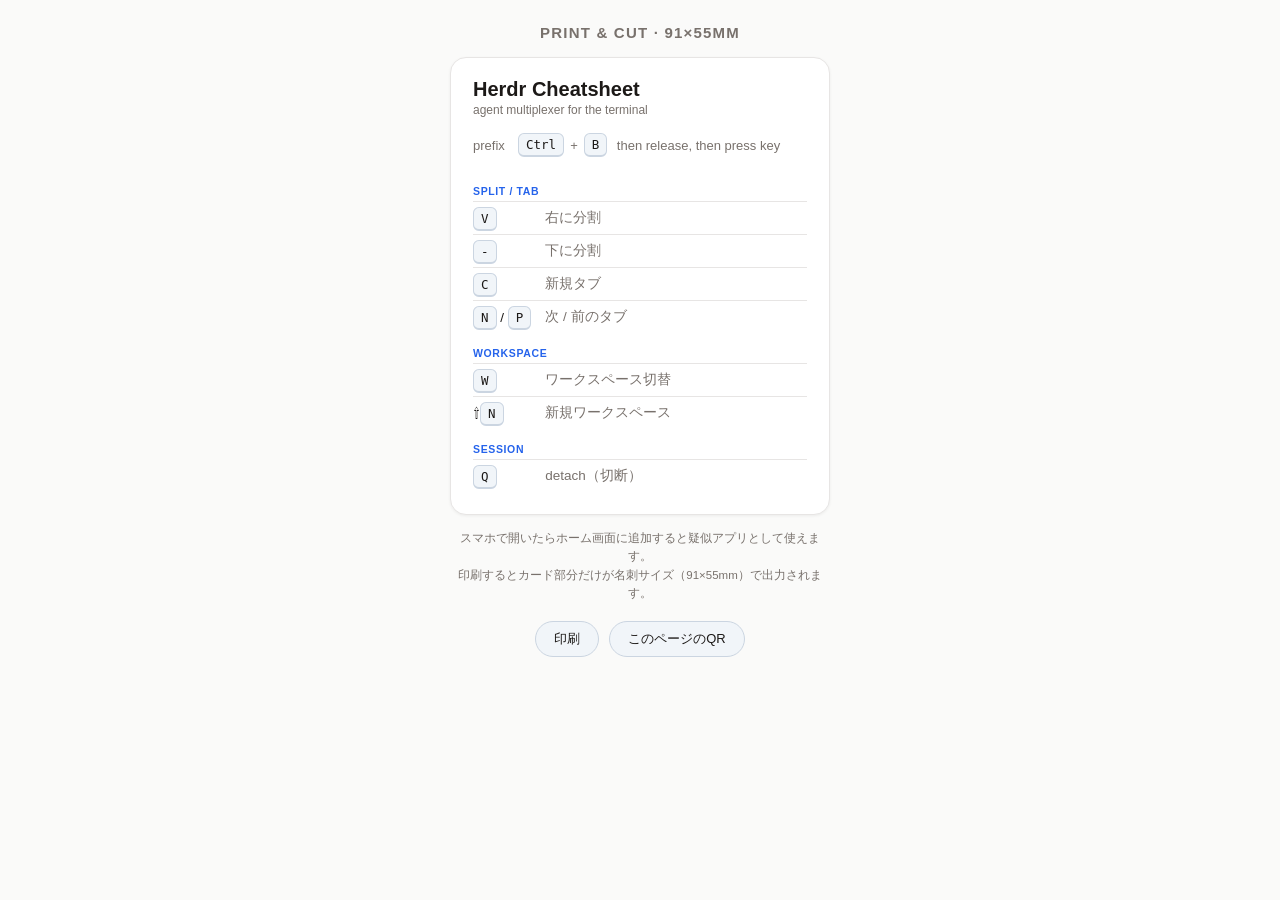
==== index.html @ eebbb377 "Herdrキーバインドのチートシートページを追加 スマホでの表示・印刷用カード出力・QRコード生成に対応" ====
<!doctype html>
<html lang="ja">
<head>
<meta charset="utf-8">
<meta name="viewport" content="width=device-width, initial-scale=1">
<title>Herdr Cheatsheet</title>
<link rel="icon" href="data:image/svg+xml,<svg xmlns=%22http://www.w3.org/2000/svg%22 viewBox=%220 0 100 100%22><text y=%22.9em%22 font-size=%2290%22>🐑</text></svg>">
<style>
  :root {
    --bg: #fafaf9;
    --card-bg: #ffffff;
    --ink: #1c1917;
    --sub: #78716c;
    --accent: #2563eb;
    --key-bg: #f1f5f9;
    --key-border: #cbd5e1;
    --divider: #e7e5e4;
  }
  @media (prefers-color-scheme: dark) {
    :root {
      --bg: #18181b;
      --card-bg: #232326;
      --ink: #f4f4f5;
      --sub: #a1a1aa;
      --accent: #60a5fa;
      --key-bg: #2f2f33;
      --key-border: #46464b;
      --divider: #3a3a3e;
    }
  }

  * { box-sizing: border-box; }
  body {
    margin: 0;
    background: var(--bg);
    color: var(--ink);
    font-family: -apple-system, BlinkMacSystemFont, "Hiragino Sans", "Helvetica Neue", Arial, sans-serif;
    display: flex;
    flex-direction: column;
    align-items: center;
    padding: 24px 16px 60px;
    min-height: 100vh;
  }

  h1 {
    font-size: 15px;
    letter-spacing: 0.08em;
    text-transform: uppercase;
    color: var(--sub);
    margin: 0 0 16px;
  }

  .card {
    width: 100%;
    max-width: 380px;
    background: var(--card-bg);
    border: 1px solid var(--divider);
    border-radius: 16px;
    padding: 20px 22px 22px;
    box-shadow: 0 1px 3px rgba(0,0,0,0.06);
  }

  .card-title {
    font-size: 20px;
    font-weight: 700;
    margin: 0 0 2px;
  }
  .card-sub {
    font-size: 12px;
    color: var(--sub);
    margin: 0 0 16px;
  }

  .prefix {
    display: inline-flex;
    align-items: center;
    gap: 6px;
    font-size: 13px;
    color: var(--sub);
    margin-bottom: 14px;
    flex-wrap: wrap;
  }
  kbd {
    font-family: ui-monospace, "SF Mono", Menlo, monospace;
    font-size: 12.5px;
    background: var(--key-bg);
    border: 1px solid var(--key-border);
    border-bottom-width: 2px;
    border-radius: 6px;
    padding: 3px 7px;
    color: var(--ink);
  }

  table {
    width: 100%;
    border-collapse: collapse;
  }
  tr + tr td { border-top: 1px solid var(--divider); }
  td { padding: 7px 0; font-size: 13.5px; vertical-align: middle; }
  td.keys { white-space: nowrap; width: 1%; padding-right: 14px; }
  td.desc { color: var(--sub); }

  .section-label {
    font-size: 10.5px;
    font-weight: 700;
    letter-spacing: 0.06em;
    text-transform: uppercase;
    color: var(--accent);
    padding-top: 14px !important;
    padding-bottom: 4px !important;
    border-top: none !important;
  }
  tr.section-row td { border-top: none; }

  .hint {
    max-width: 380px;
    font-size: 11.5px;
    color: var(--sub);
    text-align: center;
    margin-top: 14px;
    line-height: 1.6;
  }

  .actions {
    display: flex;
    gap: 10px;
    margin-top: 18px;
  }
  button {
    font-size: 13px;
    padding: 8px 18px;
    border-radius: 999px;
    border: 1px solid var(--key-border);
    background: var(--key-bg);
    color: var(--ink);
    cursor: pointer;
  }
  button:hover { border-color: var(--accent); color: var(--accent); }

  .qr-wrap {
    margin-top: 26px;
    display: none;
    flex-direction: column;
    align-items: center;
    gap: 8px;
  }
  .qr-wrap.show { display: flex; }
  .qr-box {
    background: #fff;
    padding: 10px;
    border-radius: 12px;
    border: 1px solid var(--divider);
  }
  .qr-box img { display: block; width: 160px; height: 160px; }
  .qr-caption { font-size: 11px; color: var(--sub); word-break: break-all; text-align: center; max-width: 260px; }

  @media print {
    body { padding: 0; background: #fff; }
    h1, .hint, .actions, .qr-wrap { display: none; }
    .card {
      box-shadow: none;
      border: 1px solid #999;
      width: 91mm;
      max-width: 91mm;
      padding: 5mm 6mm;
      border-radius: 3mm;
    }
    .card-title { font-size: 13pt; }
    .card-sub { font-size: 7.5pt; }
    td { font-size: 8.5pt; padding: 3px 0; }
    kbd { font-size: 7.5pt; padding: 1px 4px; }
    .section-label { font-size: 6.5pt; }
  }
</style>
</head>
<body>

<h1>Print &amp; Cut · 91×55mm</h1>

<div class="card" id="cheatcard">
  <div class="card-title">Herdr Cheatsheet</div>
  <div class="card-sub">agent multiplexer for the terminal</div>
  <div class="prefix">prefix &nbsp;<kbd>Ctrl</kbd>+<kbd>B</kbd> &nbsp;then release, then press key</div>

  <table>
    <tr class="section-row"><td class="section-label" colspan="2">Split / Tab</td></tr>
    <tr><td class="keys"><kbd>V</kbd></td><td class="desc">右に分割</td></tr>
    <tr><td class="keys"><kbd>-</kbd></td><td class="desc">下に分割</td></tr>
    <tr><td class="keys"><kbd>C</kbd></td><td class="desc">新規タブ</td></tr>
    <tr><td class="keys"><kbd>N</kbd> / <kbd>P</kbd></td><td class="desc">次 / 前のタブ</td></tr>

    <tr class="section-row"><td class="section-label" colspan="2">Workspace</td></tr>
    <tr><td class="keys"><kbd>W</kbd></td><td class="desc">ワークスペース切替</td></tr>
    <tr><td class="keys">⇧<kbd>N</kbd></td><td class="desc">新規ワークスペース</td></tr>

    <tr class="section-row"><td class="section-label" colspan="2">Session</td></tr>
    <tr><td class="keys"><kbd>Q</kbd></td><td class="desc">detach（切断）</td></tr>
  </table>
</div>

<div class="hint">
  スマホで開いたらホーム画面に追加すると疑似アプリとして使えます。<br>
  印刷するとカード部分だけが名刺サイズ（91×55mm）で出力されます。
</div>

<div class="actions">
  <button onclick="window.print()">印刷</button>
  <button id="qrBtn">このページのQR</button>
</div>

<div class="qr-wrap" id="qrWrap">
  <div class="qr-box"><img id="qrImg" alt="QR code for this page"></div>
  <div class="qr-caption" id="qrCaption"></div>
</div>

<script src="qrcode.js"></script>
<script>
  var qrBtn = document.getElementById('qrBtn');
  var qrWrap = document.getElementById('qrWrap');
  var qrImg = document.getElementById('qrImg');
  var qrCaption = document.getElementById('qrCaption');
  var rendered = false;

  qrBtn.addEventListener('click', function () {
    if (!rendered) {
      var url = location.href.split('#')[0];
      var qr = qrcode(0, 'M');
      qr.addData(url);
      qr.make();
      qrImg.src = qr.createDataURL(6, 4);
      qrCaption.textContent = url;
      rendered = true;
    }
    qrWrap.classList.toggle('show');
  });
</script>

</body>
</html>
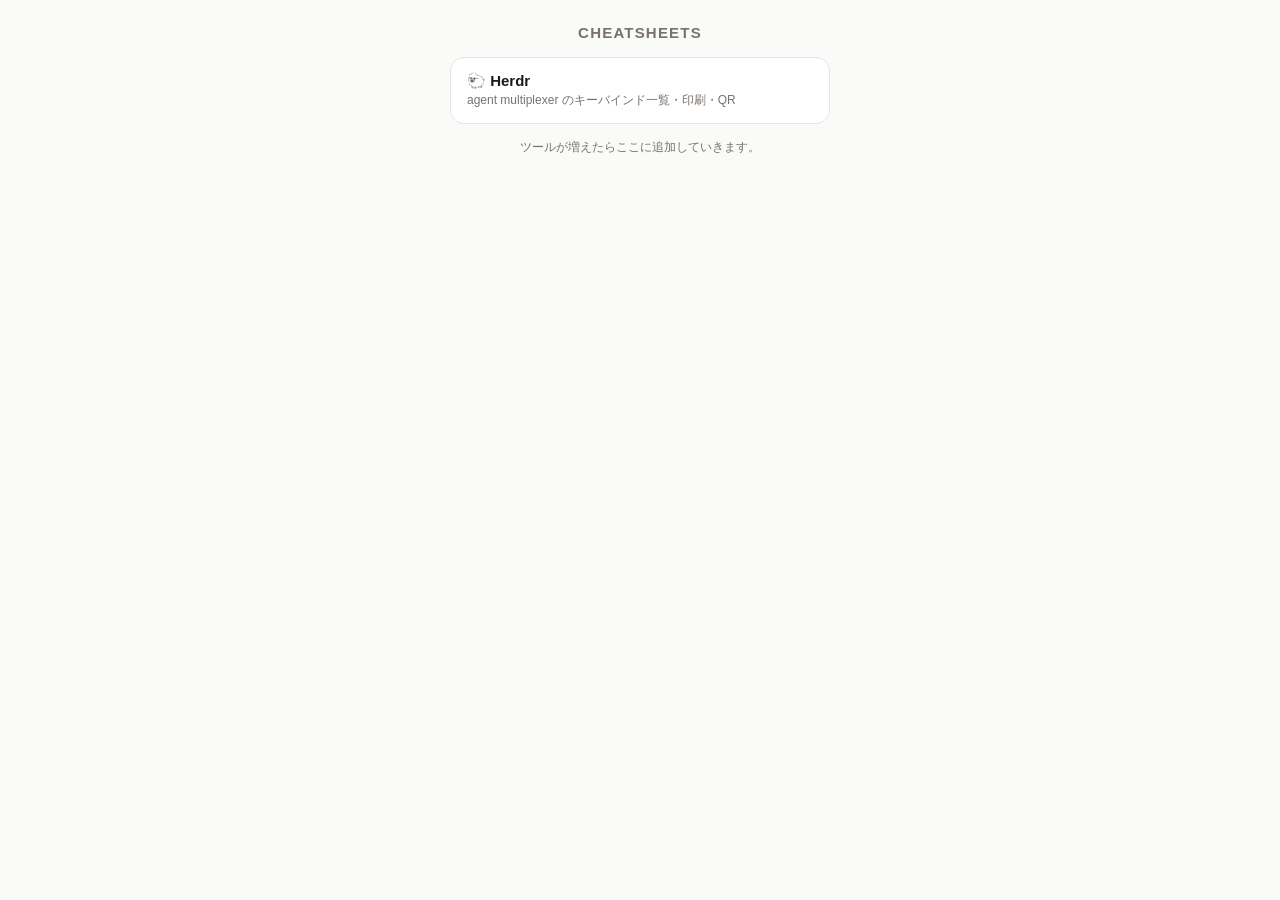
==== commit 30936e21: "サイト構造をハブ形式にリファクタ 複数のチートシート/ツールを並べられるよう index.html を一覧ページ化し、 Herdrのチートシートを /herdr/ に移動。共通スタイル・QR生成ロジッ" ====
--- a/index.html
+++ b/index.html
@@ -3,237 +3,24 @@
 <head>
 <meta charset="utf-8">
 <meta name="viewport" content="width=device-width, initial-scale=1">
-<title>Herdr Cheatsheet</title>
-<link rel="icon" href="data:image/svg+xml,<svg xmlns=%22http://www.w3.org/2000/svg%22 viewBox=%220 0 100 100%22><text y=%22.9em%22 font-size=%2290%22>🐑</text></svg>">
-<style>
-  :root {
-    --bg: #fafaf9;
-    --card-bg: #ffffff;
-    --ink: #1c1917;
-    --sub: #78716c;
-    --accent: #2563eb;
-    --key-bg: #f1f5f9;
-    --key-border: #cbd5e1;
-    --divider: #e7e5e4;
-  }
-  @media (prefers-color-scheme: dark) {
-    :root {
-      --bg: #18181b;
-      --card-bg: #232326;
-      --ink: #f4f4f5;
-      --sub: #a1a1aa;
-      --accent: #60a5fa;
-      --key-bg: #2f2f33;
-      --key-border: #46464b;
-      --divider: #3a3a3e;
-    }
-  }
-
-  * { box-sizing: border-box; }
-  body {
-    margin: 0;
-    background: var(--bg);
-    color: var(--ink);
-    font-family: -apple-system, BlinkMacSystemFont, "Hiragino Sans", "Helvetica Neue", Arial, sans-serif;
-    display: flex;
-    flex-direction: column;
-    align-items: center;
-    padding: 24px 16px 60px;
-    min-height: 100vh;
-  }
-
-  h1 {
-    font-size: 15px;
-    letter-spacing: 0.08em;
-    text-transform: uppercase;
-    color: var(--sub);
-    margin: 0 0 16px;
-  }
-
-  .card {
-    width: 100%;
-    max-width: 380px;
-    background: var(--card-bg);
-    border: 1px solid var(--divider);
-    border-radius: 16px;
-    padding: 20px 22px 22px;
-    box-shadow: 0 1px 3px rgba(0,0,0,0.06);
-  }
-
-  .card-title {
-    font-size: 20px;
-    font-weight: 700;
-    margin: 0 0 2px;
-  }
-  .card-sub {
-    font-size: 12px;
-    color: var(--sub);
-    margin: 0 0 16px;
-  }
-
-  .prefix {
-    display: inline-flex;
-    align-items: center;
-    gap: 6px;
-    font-size: 13px;
-    color: var(--sub);
-    margin-bottom: 14px;
-    flex-wrap: wrap;
-  }
-  kbd {
-    font-family: ui-monospace, "SF Mono", Menlo, monospace;
-    font-size: 12.5px;
-    background: var(--key-bg);
-    border: 1px solid var(--key-border);
-    border-bottom-width: 2px;
-    border-radius: 6px;
-    padding: 3px 7px;
-    color: var(--ink);
-  }
-
-  table {
-    width: 100%;
-    border-collapse: collapse;
-  }
-  tr + tr td { border-top: 1px solid var(--divider); }
-  td { padding: 7px 0; font-size: 13.5px; vertical-align: middle; }
-  td.keys { white-space: nowrap; width: 1%; padding-right: 14px; }
-  td.desc { color: var(--sub); }
-
-  .section-label {
-    font-size: 10.5px;
-    font-weight: 700;
-    letter-spacing: 0.06em;
-    text-transform: uppercase;
-    color: var(--accent);
-    padding-top: 14px !important;
-    padding-bottom: 4px !important;
-    border-top: none !important;
-  }
-  tr.section-row td { border-top: none; }
-
-  .hint {
-    max-width: 380px;
-    font-size: 11.5px;
-    color: var(--sub);
-    text-align: center;
-    margin-top: 14px;
-    line-height: 1.6;
-  }
-
-  .actions {
-    display: flex;
-    gap: 10px;
-    margin-top: 18px;
-  }
-  button {
-    font-size: 13px;
-    padding: 8px 18px;
-    border-radius: 999px;
-    border: 1px solid var(--key-border);
-    background: var(--key-bg);
-    color: var(--ink);
-    cursor: pointer;
-  }
-  button:hover { border-color: var(--accent); color: var(--accent); }
-
-  .qr-wrap {
-    margin-top: 26px;
-    display: none;
-    flex-direction: column;
-    align-items: center;
-    gap: 8px;
-  }
-  .qr-wrap.show { display: flex; }
-  .qr-box {
-    background: #fff;
-    padding: 10px;
-    border-radius: 12px;
-    border: 1px solid var(--divider);
-  }
-  .qr-box img { display: block; width: 160px; height: 160px; }
-  .qr-caption { font-size: 11px; color: var(--sub); word-break: break-all; text-align: center; max-width: 260px; }
-
-  @media print {
-    body { padding: 0; background: #fff; }
-    h1, .hint, .actions, .qr-wrap { display: none; }
-    .card {
-      box-shadow: none;
-      border: 1px solid #999;
-      width: 91mm;
-      max-width: 91mm;
-      padding: 5mm 6mm;
-      border-radius: 3mm;
-    }
-    .card-title { font-size: 13pt; }
-    .card-sub { font-size: 7.5pt; }
-    td { font-size: 8.5pt; padding: 3px 0; }
-    kbd { font-size: 7.5pt; padding: 1px 4px; }
-    .section-label { font-size: 6.5pt; }
-  }
-</style>
+<title>Cheatsheets</title>
+<link rel="icon" href="data:image/svg+xml,<svg xmlns=%22http://www.w3.org/2000/svg%22 viewBox=%220 0 100 100%22><text y=%22.9em%22 font-size=%2290%22>📎</text></svg>">
+<link rel="stylesheet" href="assets/base.css">
 </head>
 <body>
 
-<h1>Print &amp; Cut · 91×55mm</h1>
+<h1 class="eyebrow">Cheatsheets</h1>
 
-<div class="card" id="cheatcard">
-  <div class="card-title">Herdr Cheatsheet</div>
-  <div class="card-sub">agent multiplexer for the terminal</div>
-  <div class="prefix">prefix &nbsp;<kbd>Ctrl</kbd>+<kbd>B</kbd> &nbsp;then release, then press key</div>
-
-  <table>
-    <tr class="section-row"><td class="section-label" colspan="2">Split / Tab</td></tr>
-    <tr><td class="keys"><kbd>V</kbd></td><td class="desc">右に分割</td></tr>
-    <tr><td class="keys"><kbd>-</kbd></td><td class="desc">下に分割</td></tr>
-    <tr><td class="keys"><kbd>C</kbd></td><td class="desc">新規タブ</td></tr>
-    <tr><td class="keys"><kbd>N</kbd> / <kbd>P</kbd></td><td class="desc">次 / 前のタブ</td></tr>
-
-    <tr class="section-row"><td class="section-label" colspan="2">Workspace</td></tr>
-    <tr><td class="keys"><kbd>W</kbd></td><td class="desc">ワークスペース切替</td></tr>
-    <tr><td class="keys">⇧<kbd>N</kbd></td><td class="desc">新規ワークスペース</td></tr>
-
-    <tr class="section-row"><td class="section-label" colspan="2">Session</td></tr>
-    <tr><td class="keys"><kbd>Q</kbd></td><td class="desc">detach（切断）</td></tr>
-  </table>
+<div class="list">
+  <a class="list-item" href="herdr/">
+    <div class="name">🐑 Herdr</div>
+    <div class="desc">agent multiplexer のキーバインド一覧・印刷・QR</div>
+  </a>
 </div>
 
 <div class="hint">
-  スマホで開いたらホーム画面に追加すると疑似アプリとして使えます。<br>
-  印刷するとカード部分だけが名刺サイズ（91×55mm）で出力されます。
+  ツールが増えたらここに追加していきます。
 </div>
-
-<div class="actions">
-  <button onclick="window.print()">印刷</button>
-  <button id="qrBtn">このページのQR</button>
-</div>
-
-<div class="qr-wrap" id="qrWrap">
-  <div class="qr-box"><img id="qrImg" alt="QR code for this page"></div>
-  <div class="qr-caption" id="qrCaption"></div>
-</div>
-
-<script src="qrcode.js"></script>
-<script>
-  var qrBtn = document.getElementById('qrBtn');
-  var qrWrap = document.getElementById('qrWrap');
-  var qrImg = document.getElementById('qrImg');
-  var qrCaption = document.getElementById('qrCaption');
-  var rendered = false;
-
-  qrBtn.addEventListener('click', function () {
-    if (!rendered) {
-      var url = location.href.split('#')[0];
-      var qr = qrcode(0, 'M');
-      qr.addData(url);
-      qr.make();
-      qrImg.src = qr.createDataURL(6, 4);
-      qrCaption.textContent = url;
-      rendered = true;
-    }
-    qrWrap.classList.toggle('show');
-  });
-</script>
 
 </body>
 </html>
--- a/assets/base.css
+++ b/assets/base.css
@@ -0,0 +1,162 @@
+:root {
+  --bg: #fafaf9;
+  --card-bg: #ffffff;
+  --ink: #1c1917;
+  --sub: #78716c;
+  --accent: #2563eb;
+  --key-bg: #f1f5f9;
+  --key-border: #cbd5e1;
+  --divider: #e7e5e4;
+}
+@media (prefers-color-scheme: dark) {
+  :root {
+    --bg: #18181b;
+    --card-bg: #232326;
+    --ink: #f4f4f5;
+    --sub: #a1a1aa;
+    --accent: #60a5fa;
+    --key-bg: #2f2f33;
+    --key-border: #46464b;
+    --divider: #3a3a3e;
+  }
+}
+
+* { box-sizing: border-box; }
+body {
+  margin: 0;
+  background: var(--bg);
+  color: var(--ink);
+  font-family: -apple-system, BlinkMacSystemFont, "Hiragino Sans", "Helvetica Neue", Arial, sans-serif;
+  display: flex;
+  flex-direction: column;
+  align-items: center;
+  padding: 24px 16px 60px;
+  min-height: 100vh;
+}
+
+h1.eyebrow {
+  font-size: 15px;
+  letter-spacing: 0.08em;
+  text-transform: uppercase;
+  color: var(--sub);
+  margin: 0 0 16px;
+}
+
+.card {
+  width: 100%;
+  max-width: 380px;
+  background: var(--card-bg);
+  border: 1px solid var(--divider);
+  border-radius: 16px;
+  padding: 20px 22px 22px;
+  box-shadow: 0 1px 3px rgba(0,0,0,0.06);
+}
+
+.card-title { font-size: 20px; font-weight: 700; margin: 0 0 2px; }
+.card-sub { font-size: 12px; color: var(--sub); margin: 0 0 16px; }
+
+.prefix {
+  display: inline-flex;
+  align-items: center;
+  gap: 6px;
+  font-size: 13px;
+  color: var(--sub);
+  margin-bottom: 14px;
+  flex-wrap: wrap;
+}
+kbd {
+  font-family: ui-monospace, "SF Mono", Menlo, monospace;
+  font-size: 12.5px;
+  background: var(--key-bg);
+  border: 1px solid var(--key-border);
+  border-bottom-width: 2px;
+  border-radius: 6px;
+  padding: 3px 7px;
+  color: var(--ink);
+}
+
+table { width: 100%; border-collapse: collapse; }
+tr + tr td { border-top: 1px solid var(--divider); }
+td { padding: 7px 0; font-size: 13.5px; vertical-align: middle; }
+td.keys { white-space: nowrap; width: 1%; padding-right: 14px; }
+td.desc { color: var(--sub); }
+
+.section-label {
+  font-size: 10.5px;
+  font-weight: 700;
+  letter-spacing: 0.06em;
+  text-transform: uppercase;
+  color: var(--accent);
+  padding-top: 14px !important;
+  padding-bottom: 4px !important;
+  border-top: none !important;
+}
+tr.section-row td { border-top: none; }
+
+.hint {
+  max-width: 380px;
+  font-size: 11.5px;
+  color: var(--sub);
+  text-align: center;
+  margin-top: 14px;
+  line-height: 1.6;
+}
+
+.actions { display: flex; gap: 10px; margin-top: 18px; }
+button, a.button {
+  font-size: 13px;
+  padding: 8px 18px;
+  border-radius: 999px;
+  border: 1px solid var(--key-border);
+  background: var(--key-bg);
+  color: var(--ink);
+  cursor: pointer;
+  text-decoration: none;
+  display: inline-block;
+}
+button:hover, a.button:hover { border-color: var(--accent); color: var(--accent); }
+
+.qr-wrap {
+  margin-top: 26px;
+  display: none;
+  flex-direction: column;
+  align-items: center;
+  gap: 8px;
+}
+.qr-wrap.show { display: flex; }
+.qr-box { background: #fff; padding: 10px; border-radius: 12px; border: 1px solid var(--divider); }
+.qr-box img { display: block; width: 160px; height: 160px; }
+.qr-caption { font-size: 11px; color: var(--sub); word-break: break-all; text-align: center; max-width: 260px; }
+
+/* hub page: list of cheatsheets */
+.list { width: 100%; max-width: 380px; display: flex; flex-direction: column; gap: 10px; }
+.list-item {
+  display: block;
+  background: var(--card-bg);
+  border: 1px solid var(--divider);
+  border-radius: 14px;
+  padding: 14px 16px;
+  text-decoration: none;
+  color: var(--ink);
+}
+.list-item:hover { border-color: var(--accent); }
+.list-item .name { font-weight: 700; font-size: 15px; }
+.list-item .desc { font-size: 12px; color: var(--sub); margin-top: 2px; }
+
+@media print {
+  body { padding: 0; background: #fff; }
+  h1.eyebrow, .hint, .actions, .qr-wrap { display: none; }
+  .card {
+    box-shadow: none;
+    border: 1px solid #999;
+    width: 91mm;
+    max-width: 91mm;
+    padding: 5mm 6mm;
+    border-radius: 3mm;
+  }
+  .card-title { font-size: 13pt; }
+  .card-sub { font-size: 7.5pt; }
+  td { font-size: 8.5pt; padding: 3px 0; }
+  kbd { font-size: 7.5pt; padding: 1px 4px; }
+  .section-label { font-size: 6.5pt; }
+}
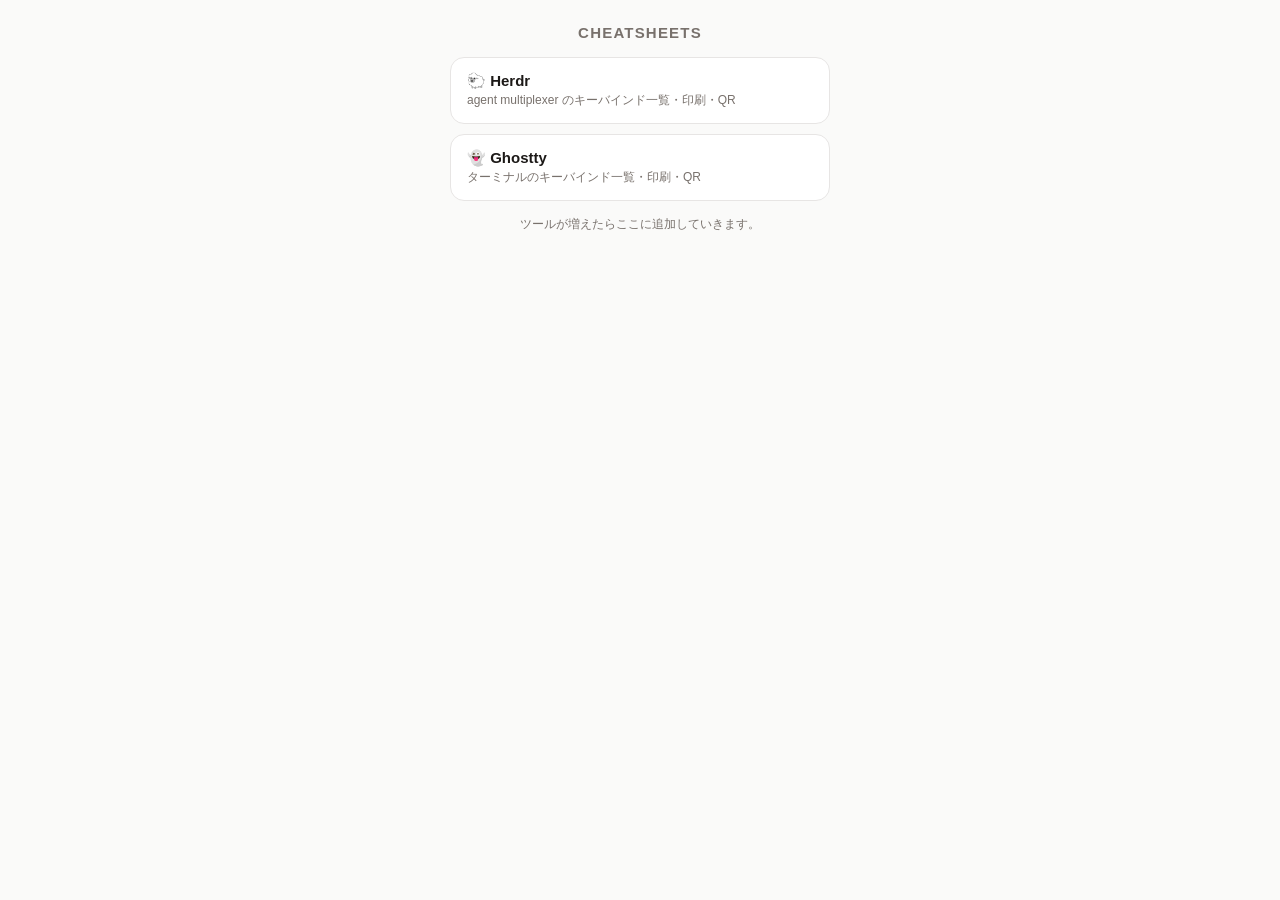
==== commit d4c16f5a: "feat: Ghosttyのキーバインドチートシートを追加" ====
--- a/index.html
+++ b/index.html
@@ -16,6 +16,10 @@
     <div class="name">🐑 Herdr</div>
     <div class="desc">agent multiplexer のキーバインド一覧・印刷・QR</div>
   </a>
+  <a class="list-item" href="ghostty/">
+    <div class="name">👻 Ghostty</div>
+    <div class="desc">ターミナルのキーバインド一覧・印刷・QR</div>
+  </a>
 </div>
 
 <div class="hint">
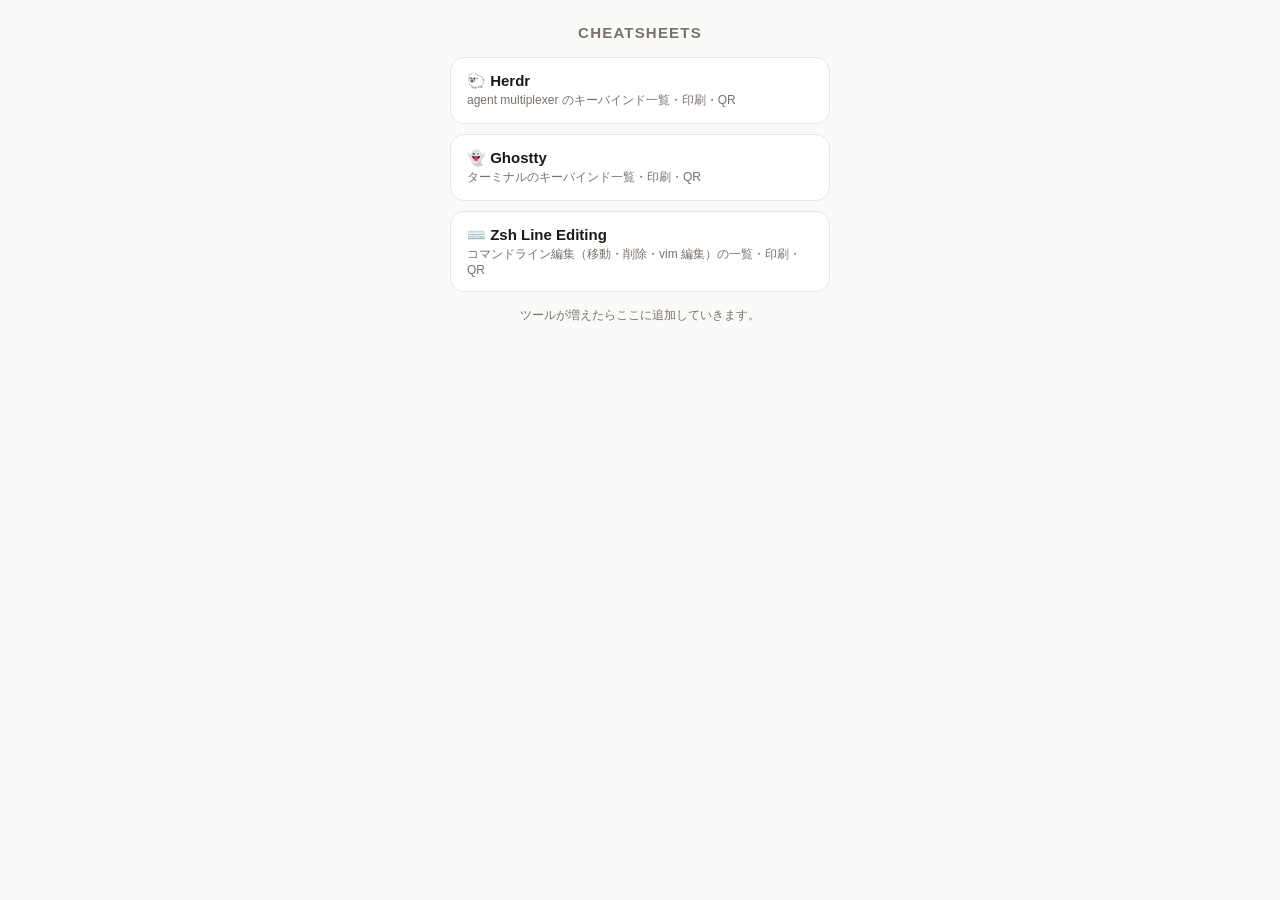
==== commit 4ed7c927: "Add zsh line editing cheatsheet Movement, deletion, undo, and Ctrl+X Ctrl+E (edit in vim). The Optio" ====
--- a/index.html
+++ b/index.html
@@ -20,6 +20,10 @@
     <div class="name">👻 Ghostty</div>
     <div class="desc">ターミナルのキーバインド一覧・印刷・QR</div>
   </a>
+  <a class="list-item" href="zsh/">
+    <div class="name">⌨️ Zsh Line Editing</div>
+    <div class="desc">コマンドライン編集（移動・削除・vim 編集）の一覧・印刷・QR</div>
+  </a>
 </div>
 
 <div class="hint">
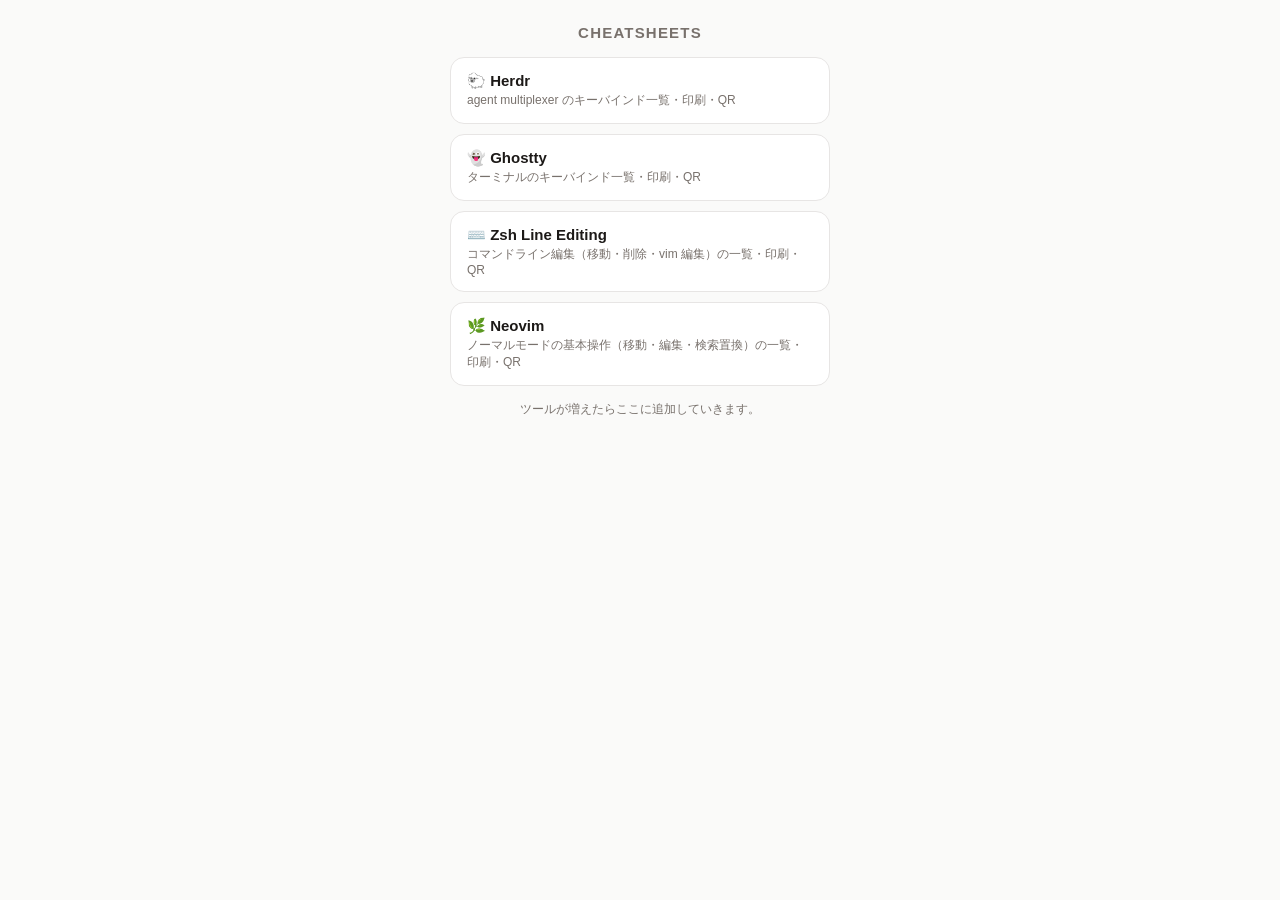
==== commit d2a4b1ba: "Neovimの基本操作チートシートを追加 Co-Authored-By: Claude Fable 5 <noreply@anthropic.com> Claude-Session: https://" ====
--- a/index.html
+++ b/index.html
@@ -24,6 +24,10 @@
     <div class="name">⌨️ Zsh Line Editing</div>
     <div class="desc">コマンドライン編集（移動・削除・vim 編集）の一覧・印刷・QR</div>
   </a>
+  <a class="list-item" href="nvim/">
+    <div class="name">🌿 Neovim</div>
+    <div class="desc">ノーマルモードの基本操作（移動・編集・検索置換）の一覧・印刷・QR</div>
+  </a>
 </div>
 
 <div class="hint">
